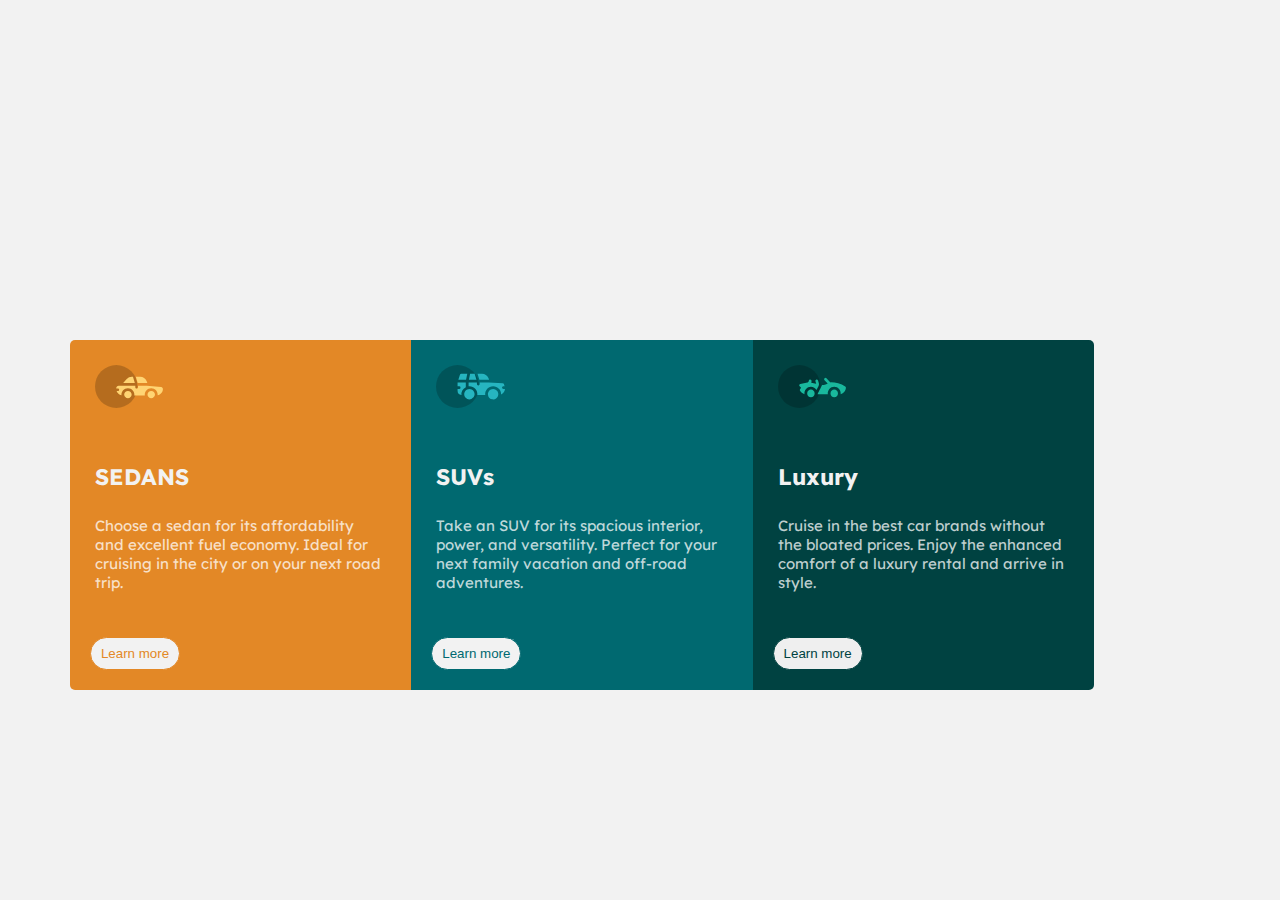
==== index.html @ e9d324be "initial commit" ====
<!DOCTYPE html>
<html lang="en">
  <head>
    <meta charset="UTF-8" />
    <meta name="viewport" content="width=device-width, initial-scale=1.0" />
    <link rel="icon" href="./images/favicon-32x32.png" />
    <title>Three Column</title>
    <!-- A) Recreate a 3-column card design using CSS Flexbox  Layout
- This task should be on the index.html file .
- All information and images needed for the design can be found in this folder here
-->
    <link rel="stylesheet" href="style.css" />
  </head>
  <body>
    <span class="flex">
      <div class="sedan">
        <img src="icon-sedans.svg" />
        <h2>SEDANS</h2>
        <p>
          Choose a sedan for its affordability and excellent fuel economy. Ideal
          for cruising in the city or on your next road trip.
        </p>
        <button class="b1">Learn more</button>
      </div>
      <div class="suvs">
        <img src="icon-suvs.svg" />
        <h2>SUVs</h2>
        <p>
          Take an SUV for its spacious interior, power, and versatility. Perfect
          for your next family vacation and off-road adventures.
        </p>
        <button class="b2">Learn more</button>
      </div>
      <div class="lux">
        <img src="icon-luxury.svg" />
        <h2>Luxury</h2>
        <p>
          Cruise in the best car brands without the bloated prices. Enjoy the
          enhanced comfort of a luxury rental and arrive in style.
        </p>
        <button class="b3">Learn more</button>
      </div>
    </span>
    <br />
  </body>
</html>
---- style.css ----
@import url("https://fonts.googleapis.com/css2?family=Big+Shoulders+Display:wght@700&family=Lexend+Deca&display=swap");
body {
  font-family: "Big Shoulders Display", cursive;
  font-family: "Lexend Deca", sans-serif;
  background-color: hsl(0, 0%, 95%);
  margin: 70px;
  font-size: 15px;
  width: 80%;
}
.sedan {
  background-color: hsl(31, 77%, 52%);
  text-align: left;
  margin: 0px;
  width: 80%;
  border-top-left-radius: 5px;
  border-top-right-radius: 5px;
}
p {
  color: hsla(0, 0%, 100%, 0.75);
  margin: 25px;
}
h2 {
  margin: 25px;
  color: hsl(0, 0%, 95%);
}
img {
  width: 20%;
  margin: 25px;
}
.b1 {
  margin: 20px;
  width: 90px;
  padding: 8px;
  border-radius: 50px;
  border: 1px solid hsl(31, 77%, 52%);
  color: hsl(31, 77%, 52%);
  background-color: hsl(0, 0%, 95%);
}

.suvs {
  background-color: hsl(184, 100%, 22%);
  text-align: left;
  margin: 0px;
  width: 80%;
}
.b2 {
  margin: 20px;
  width: 90px;
  padding: 8px;
  border-radius: 50px;
  border: 1px solid hsl(184, 100%, 22%);
  color: hsl(184, 100%, 22%);
  background-color: hsl(0, 0%, 95%);
}
.lux {
  background-color: hsl(179, 100%, 13%);
  text-align: left;
  margin: 0px;
  width: 80%;
  border-bottom-left-radius: 5px;
  border-bottom-right-radius: 5px;
}
.b3 {
  margin: 20px;
  width: 90px;
  padding: 8px;
  border-radius: 50px;
  border: 1px solid hsl(179, 100%, 13%);
  color: hsl(179, 100%, 13%);
}
a {
  text-decoration: none;
  color: red;
}
@media only screen and (min-width: 600px) {
  .flex {
    display: flex;
  }
  body {
    position: absolute;
    top: 30%;
  }
  .sedan {
    border-bottom-left-radius: 5px;
    border-top-left-radius: 5px;
    border-top-right-radius: 0px;
  }
  .lux {
    border-bottom-right-radius: 5px;
    border-top-right-radius: 5px;
    border-bottom-left-radius: 0px;
  }
}
.attribution {
  font-size: 15px;
  text-align: left;
}
.attribution a {
  color: hsl(228, 45%, 44%);
}
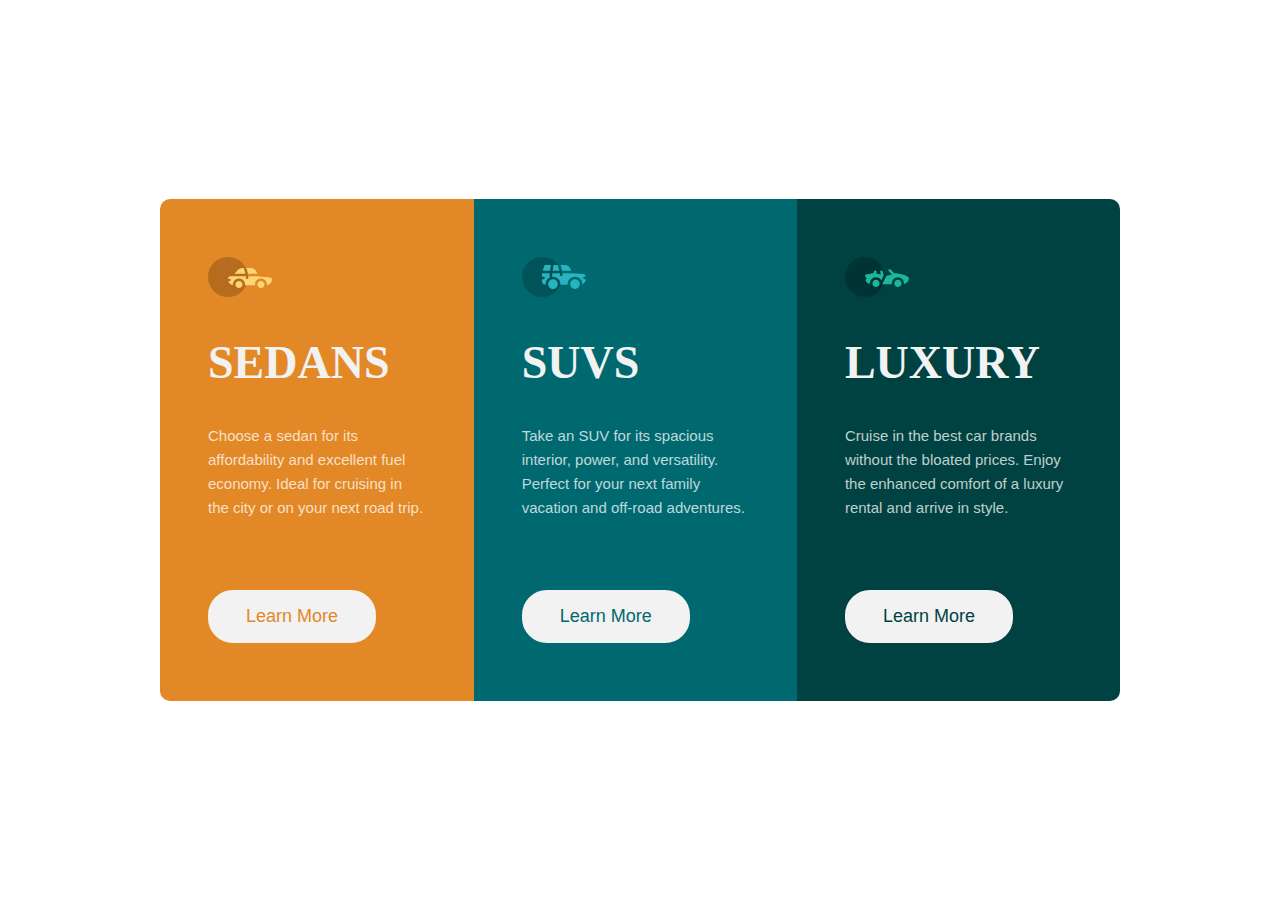
==== commit f533efb4: "styled the card" ====
--- a/index.html
+++ b/index.html
@@ -3,44 +3,41 @@
   <head>
     <meta charset="UTF-8" />
     <meta name="viewport" content="width=device-width, initial-scale=1.0" />
-    <link rel="icon" href="./images/favicon-32x32.png" />
+    <link rel="icon" href="./favicon-32x32.png" />
     <title>Three Column</title>
-    <!-- A) Recreate a 3-column card design using CSS Flexbox  Layout
-- This task should be on the index.html file .
-- All information and images needed for the design can be found in this folder here
--->
     <link rel="stylesheet" href="style.css" />
   </head>
   <body>
-    <span class="flex">
-      <div class="sedan">
-        <img src="icon-sedans.svg" />
-        <h2>SEDANS</h2>
+    <div class="container">
+      <section class="card orange">
+        <img src="./icon-sedans.svg" alt="sedans" />
+        <h2>Sedans</h2>
         <p>
           Choose a sedan for its affordability and excellent fuel economy. Ideal
           for cruising in the city or on your next road trip.
         </p>
-        <button class="b1">Learn more</button>
-      </div>
-      <div class="suvs">
-        <img src="icon-suvs.svg" />
+        <button class="orange-btn" type="button">Learn More</button>
+      </section>
+
+      <section class="card dark-cyan">
+        <img src="./icon-suvs.svg" alt="suv" />
         <h2>SUVs</h2>
         <p>
           Take an SUV for its spacious interior, power, and versatility. Perfect
           for your next family vacation and off-road adventures.
         </p>
-        <button class="b2">Learn more</button>
-      </div>
-      <div class="lux">
-        <img src="icon-luxury.svg" />
+        <button class="dark-cyan-btn" type="button">Learn More</button>
+      </section>
+
+      <section class="card very-dark-cyan">
+        <img src="./icon-luxury.svg" alt="luxury" />
         <h2>Luxury</h2>
         <p>
           Cruise in the best car brands without the bloated prices. Enjoy the
           enhanced comfort of a luxury rental and arrive in style.
         </p>
-        <button class="b3">Learn more</button>
-      </div>
-    </span>
-    <br />
+        <button class="very-dark-cyan-btn" type="button">Learn More</button>
+      </section>
+    </div>
   </body>
 </html>
--- a/style.css
+++ b/style.css
@@ -1,100 +1,118 @@
-@import url("https://fonts.googleapis.com/css2?family=Big+Shoulders+Display:wght@700&family=Lexend+Deca&display=swap");
+* {
+  margin: 0;
+  padding: 0;
+}
 body {
+  display: flex;
+  justify-content: center;
+  align-items: center;
+  min-height: 100vh;
+}
+
+.container {
+  display: flex;
+  width: 100%;
+  max-width: 960px;
+  flex-direction: row;
+}
+.card {
+  padding: 48px;
+}
+
+.orange {
+  background-color: hsl(31, 77%, 52%);
+  border-top-left-radius: 10px;
+  border-bottom-left-radius: 10px;
+}
+
+.dark-cyan {
+  background-color: hsl(184, 100%, 22%);
+}
+
+.very-dark-cyan {
+  background-color: hsl(179, 100%, 13%);
+  border-top-right-radius: 10px;
+  border-bottom-right-radius: 10px;
+}
+
+p {
+  font-family: "Lexend Deca", sans-serif;
+  color: hsla(0, 0%, 100%, 0.75);
+  padding: 0 0 35px 0;
+  margin-bottom: 35px;
+  font-size: 15px;
+  line-height: 1.5rem;
+}
+
+h2 {
   font-family: "Big Shoulders Display", cursive;
+  padding: 25px 25px 35px 0;
+  text-transform: uppercase;
+  color: hsl(0, 0%, 95%);
+  font-size: 46px;
+}
+
+img {
+  padding: 10px 0 0 0;
+  margin-bottom: 10px;
+}
+
+button {
+  background-color: hsl(0, 0%, 95%);
+  border: 2px solid hsl(0, 0%, 95%);
+  padding: 14px 36px;
+  border-radius: 25px;
+  font-size: 18px;
+  margin-bottom: 10px;
+  margin-right: 20px;
+  font-weight: 400;
   font-family: "Lexend Deca", sans-serif;
-  background-color: hsl(0, 0%, 95%);
-  margin: 70px;
-  font-size: 15px;
-  width: 80%;
+  cursor: pointer;
+  transition: 0.5s;
 }
-.sedan {
-  background-color: hsl(31, 77%, 52%);
-  text-align: left;
-  margin: 0px;
-  width: 80%;
-  border-top-left-radius: 5px;
-  border-top-right-radius: 5px;
-}
-p {
-  color: hsla(0, 0%, 100%, 0.75);
-  margin: 25px;
-}
-h2 {
-  margin: 25px;
+button:hover {
+  background-color: inherit;
   color: hsl(0, 0%, 95%);
 }
-img {
-  width: 20%;
-  margin: 25px;
-}
-.b1 {
-  margin: 20px;
-  width: 90px;
-  padding: 8px;
-  border-radius: 50px;
-  border: 1px solid hsl(31, 77%, 52%);
+.orange-btn {
   color: hsl(31, 77%, 52%);
-  background-color: hsl(0, 0%, 95%);
 }
 
-.suvs {
+.orange-btn:active {
+  background-color: hsl(31, 77%, 52%);
+  color: hsl(0, 0%, 95%);
+}
+
+.dark-cyan-btn {
+  color: hsl(184, 100%, 22%);
+}
+.dark-cyan-btn:active {
+  color: hsl(0, 0%, 95%);
   background-color: hsl(184, 100%, 22%);
-  text-align: left;
-  margin: 0px;
-  width: 80%;
 }
-.b2 {
-  margin: 20px;
-  width: 90px;
-  padding: 8px;
-  border-radius: 50px;
-  border: 1px solid hsl(184, 100%, 22%);
-  color: hsl(184, 100%, 22%);
-  background-color: hsl(0, 0%, 95%);
-}
-.lux {
-  background-color: hsl(179, 100%, 13%);
-  text-align: left;
-  margin: 0px;
-  width: 80%;
-  border-bottom-left-radius: 5px;
-  border-bottom-right-radius: 5px;
-}
-.b3 {
-  margin: 20px;
-  width: 90px;
-  padding: 8px;
-  border-radius: 50px;
-  border: 1px solid hsl(179, 100%, 13%);
+
+.very-dark-cyan-btn {
   color: hsl(179, 100%, 13%);
 }
-a {
-  text-decoration: none;
-  color: red;
+.very-dark-cyan-btn:active {
+  color: hsl(0, 0%, 95%);
+  background-color: hsl(179, 100%, 13%);
 }
-@media only screen and (min-width: 600px) {
-  .flex {
-    display: flex;
+
+@media (max-width: 700px) {
+  .container {
+    flex-direction: column;
+    width: 80%;
+    margin-top: 10px;
+    margin-bottom: 35px;
   }
-  body {
-    position: absolute;
-    top: 30%;
+  .orange {
+    border-top-right-radius: 10px;
+    border-bottom-left-radius: 0;
   }
-  .sedan {
-    border-bottom-left-radius: 5px;
-    border-top-left-radius: 5px;
-    border-top-right-radius: 0px;
-  }
-  .lux {
-    border-bottom-right-radius: 5px;
-    border-top-right-radius: 5px;
-    border-bottom-left-radius: 0px;
+  .very-dark-cyan {
+    border-bottom-left-radius: 10px;
+    border-bottom-right-radius: 10px;
+    border-top-right-radius: 0;
   }
 }
-.attribution {
-  font-size: 15px;
-  text-align: left;
-}
-.attribution a {
-  color: hsl(228, 45%, 44%);
-}
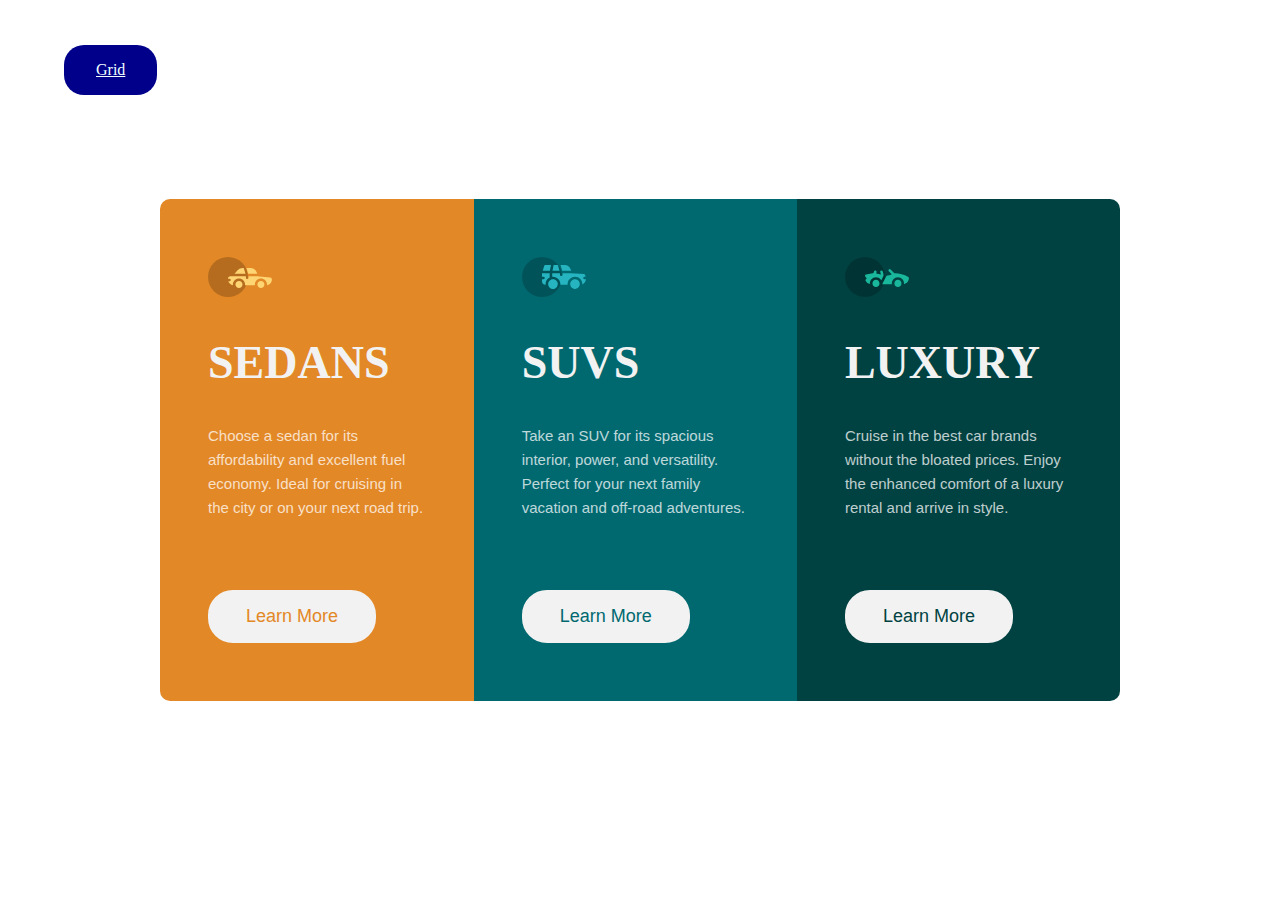
==== commit 3995f0e5: "linked to grid" ====
--- a/index.html
+++ b/index.html
@@ -8,6 +8,7 @@
     <link rel="stylesheet" href="style.css" />
   </head>
   <body>
+    <a href="./grid.html" class="grid-btn">Grid</a>
     <div class="container">
       <section class="card orange">
         <img src="./icon-sedans.svg" alt="sedans" />
--- a/style.css
+++ b/style.css
@@ -8,7 +8,15 @@
   align-items: center;
   min-height: 100vh;
 }
-
+.grid-btn {
+position: absolute;
+top: 5%;
+left: 5%;
+border-radius: 20px;
+padding: 16px 32px;
+background-color: darkblue;
+color: azure;
+}
 .container {
   display: flex;
   width: 100%;
@@ -78,24 +86,21 @@
   color: hsl(31, 77%, 52%);
 }
 
-.orange-btn:active {
+.orange-btn:hover {
   background-color: hsl(31, 77%, 52%);
-  color: hsl(0, 0%, 95%);
 }
 
 .dark-cyan-btn {
   color: hsl(184, 100%, 22%);
 }
-.dark-cyan-btn:active {
-  color: hsl(0, 0%, 95%);
+.dark-cyan-btn:hover {
   background-color: hsl(184, 100%, 22%);
 }
 
 .very-dark-cyan-btn {
   color: hsl(179, 100%, 13%);
 }
-.very-dark-cyan-btn:active {
-  color: hsl(0, 0%, 95%);
+.very-dark-cyan-btn:hover {
   background-color: hsl(179, 100%, 13%);
 }
 
